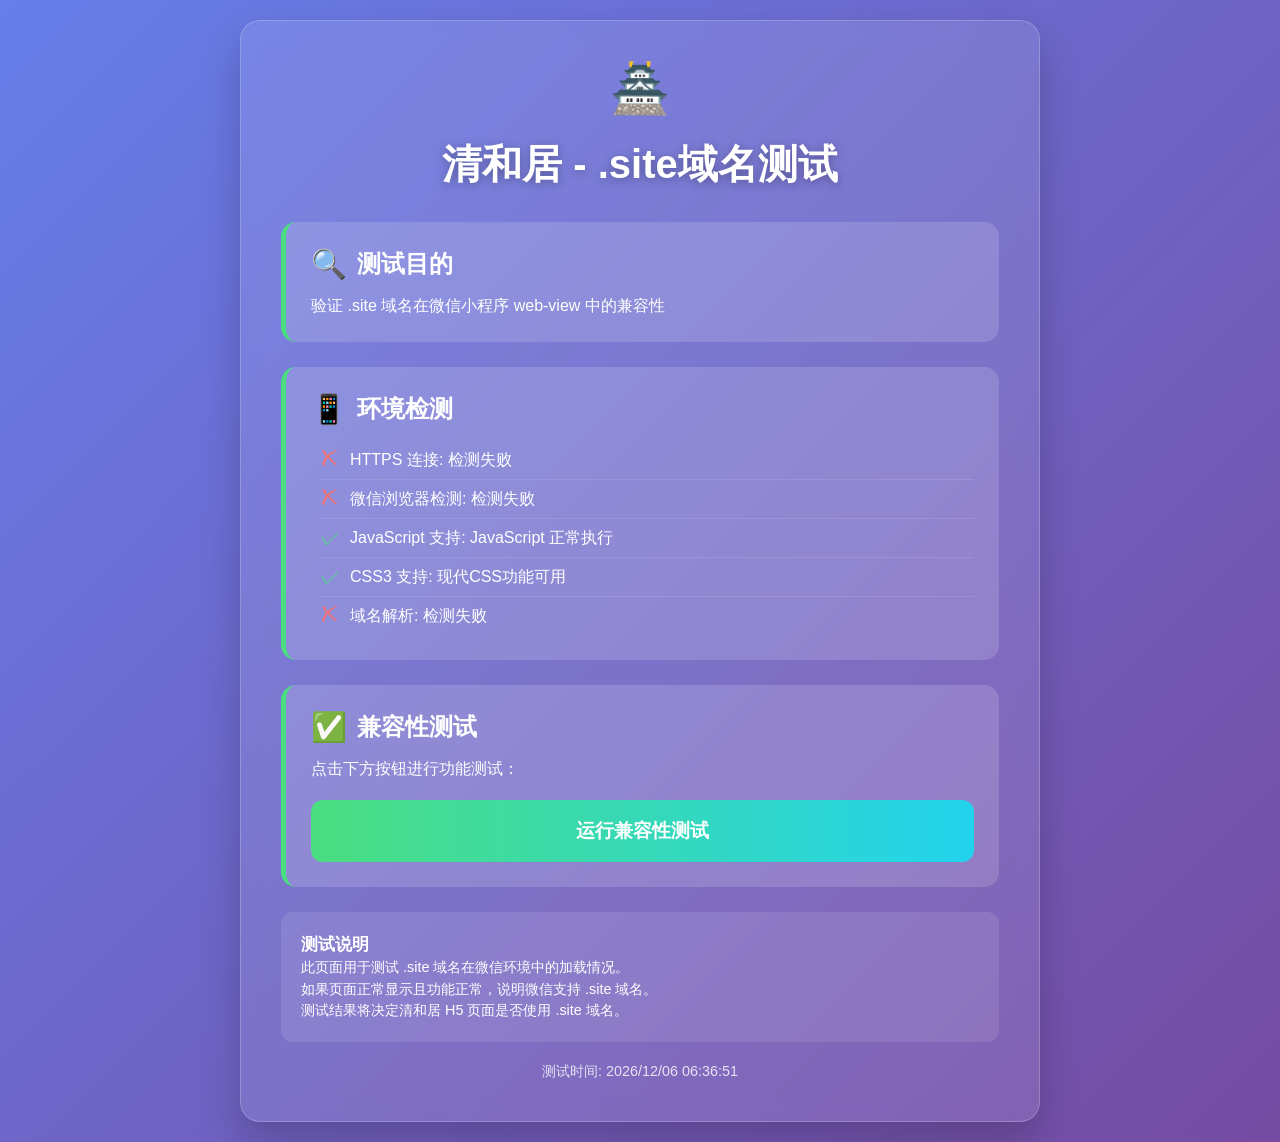
==== index.html @ c7e1489c "Add index.html" ====
<!DOCTYPE html>
<html lang="zh-CN">
<head>
    <meta charset="UTF-8">
    <meta name="viewport" content="width=device-width, initial-scale=1.0">
    <title>清和居 - .site域名测试</title>
    <style>
        * {
            margin: 0;
            padding: 0;
            box-sizing: border-box;
        }
        
        body {
            font-family: 'PingFang SC', 'Microsoft YaHei', sans-serif;
            background: linear-gradient(135deg, #667eea 0%, #764ba2 100%);
            color: white;
            min-height: 100vh;
            padding: 20px;
            display: flex;
            flex-direction: column;
            align-items: center;
            justify-content: center;
        }
        
        .container {
            max-width: 800px;
            width: 100%;
            background: rgba(255, 255, 255, 0.1);
            backdrop-filter: blur(10px);
            border-radius: 20px;
            padding: 40px;
            box-shadow: 0 20px 40px rgba(0, 0, 0, 0.2);
            border: 1px solid rgba(255, 255, 255, 0.2);
        }
        
        h1 {
            text-align: center;
            margin-bottom: 30px;
            font-size: 2.5rem;
            text-shadow: 0 2px 10px rgba(0, 0, 0, 0.3);
        }
        
        .logo {
            font-size: 3rem;
            text-align: center;
            margin-bottom: 20px;
        }
        
        .status-card {
            background: rgba(255, 255, 255, 0.15);
            border-radius: 15px;
            padding: 25px;
            margin-bottom: 25px;
            border-left: 5px solid #4ade80;
        }
        
        .status-card.warning {
            border-left-color: #fbbf24;
        }
        
        .status-card.error {
            border-left-color: #f87171;
        }
        
        h2 {
            font-size: 1.5rem;
            margin-bottom: 15px;
            display: flex;
            align-items: center;
            gap: 10px;
        }
        
        .icon {
            font-size: 1.8rem;
        }
        
        ul {
            list-style: none;
            margin-left: 10px;
        }
        
        li {
            padding: 8px 0;
            border-bottom: 1px solid rgba(255, 255, 255, 0.1);
            display: flex;
            align-items: center;
        }
        
        li:last-child {
            border-bottom: none;
        }
        
        .checkmark {
            color: #4ade80;
            margin-right: 10px;
            font-size: 1.2rem;
        }
        
        .xmark {
            color: #f87171;
            margin-right: 10px;
            font-size: 1.2rem;
        }
        
        .test-button {
            display: block;
            width: 100%;
            padding: 18px;
            background: linear-gradient(90deg, #4ade80, #22d3ee);
            color: white;
            border: none;
            border-radius: 12px;
            font-size: 1.2rem;
            font-weight: bold;
            cursor: pointer;
            margin-top: 20px;
            transition: transform 0.3s, box-shadow 0.3s;
        }
        
        .test-button:hover {
            transform: translateY(-3px);
            box-shadow: 0 10px 20px rgba(0, 0, 0, 0.2);
        }
        
        .test-button:active {
            transform: translateY(-1px);
        }
        
        .result {
            margin-top: 25px;
            padding: 20px;
            background: rgba(255, 255, 255, 0.1);
            border-radius: 12px;
            display: none;
        }
        
        .result.show {
            display: block;
            animation: fadeIn 0.5s;
        }
        
        @keyframes fadeIn {
            from { opacity: 0; }
            to { opacity: 1; }
        }
        
        .info-box {
            background: rgba(255, 255, 255, 0.1);
            border-radius: 12px;
            padding: 20px;
            margin-top: 25px;
            font-size: 0.9rem;
            line-height: 1.5;
        }
        
        .timestamp {
            text-align: center;
            margin-top: 20px;
            font-size: 0.9rem;
            opacity: 0.8;
        }
    </style>
</head>
<body>
    <div class="container">
        <div class="logo">🏯</div>
        <h1>清和居 - .site域名测试</h1>
        
        <div class="status-card">
            <h2><span class="icon">🔍</span> 测试目的</h2>
            <p>验证 .site 域名在微信小程序 web-view 中的兼容性</p>
        </div>
        
        <div class="status-card">
            <h2><span class="icon">📱</span> 环境检测</h2>
            <ul id="environment-list">
                <li>检测中...</li>
            </ul>
        </div>
        
        <div class="status-card" id="compatibility-card">
            <h2><span class="icon">✅</span> 兼容性测试</h2>
            <p>点击下方按钮进行功能测试：</p>
            <button class="test-button" id="run-test">运行兼容性测试</button>
            
            <div class="result" id="test-result">
                <h3>测试结果</h3>
                <div id="result-content"></div>
            </div>
        </div>
        
        <div class="info-box">
            <h3>测试说明</h3>
            <p>此页面用于测试 .site 域名在微信环境中的加载情况。</p>
            <p>如果页面正常显示且功能正常，说明微信支持 .site 域名。</p>
            <p>测试结果将决定清和居 H5 页面是否使用 .site 域名。</p>
        </div>
        
        <div class="timestamp">
            测试时间: <span id="current-time"></span>
        </div>
    </div>

    <script>
        // 环境检测
        function detectEnvironment() {
            const list = document.getElementById('environment-list');
            list.innerHTML = '';
            
            const checks = [
                {
                    name: 'HTTPS 连接',
                    check: () => window.location.protocol === 'https:',
                    message: '安全连接已建立'
                },
                {
                    name: '微信浏览器检测',
                    check: () => /MicroMessenger/i.test(navigator.userAgent),
                    message: '在微信环境中运行'
                },
                {
                    name: 'JavaScript 支持',
                    check: () => true,
                    message: 'JavaScript 正常执行'
                },
                {
                    name: 'CSS3 支持',
                    check: () => 'transform' in document.documentElement.style,
                    message: '现代CSS功能可用'
                },
                {
                    name: '域名解析',
                    check: () => window.location.hostname.includes('.site'),
                    message: '.site 域名正常解析'
                }
            ];
            
            checks.forEach(item => {
                const li = document.createElement('li');
                const isPass = item.check();
                
                li.innerHTML = `
                    <span class="${isPass ? 'checkmark' : 'xmark'}">${isPass ? '✓' : '✗'}</span>
                    <span>${item.name}: ${isPass ? item.message : '检测失败'}</span>
                `;
                
                list.appendChild(li);
            });
            
            // 更新兼容性卡片样式
            const compatibilityCard = document.getElementById('compatibility-card');
            const allPass = checks.every(item => item.check());
            
            if (allPass) {
                compatibilityCard.classList.remove('warning', 'error');
            } else {
                compatibilityCard.classList.add('warning');
            }
        }
        
        // 运行功能测试
        function runCompatibilityTest() {
            const resultDiv = document.getElementById('test-result');
            const contentDiv = document.getElementById('result-content');
            
            const tests = [
                {
                    name: 'DOM 操作测试',
                    test: () => {
                        const testEl = document.createElement('div');
                        testEl.id = 'temp-test-el';
                        document.body.appendChild(testEl);
                        const found = document.getElementById('temp-test-el');
                        document.body.removeChild(testEl);
                        return !!found;
                    }
                },
                {
                    name: '事件监听测试',
                    test: () => {
                        let eventFired = false;
                        const testFn = () => { eventFired = true; };
                        document.addEventListener('test-event', testFn);
                        document.dispatchEvent(new Event('test-event'));
                        document.removeEventListener('test-event', testFn);
                        return eventFired;
                    }
                },
                {
                    name: '本地存储测试',
                    test: () => {
                        try {
                            localStorage.setItem('test-key', 'test-value');
                            const value = localStorage.getItem('test-key');
                            localStorage.removeItem('test-key');
                            return value === 'test-value';
                        } catch (e) {
                            return false;
                        }
                    }
                },
                {
                    name: 'Canvas 测试',
                    test: () => {
                        try {
                            const canvas = document.createElement('canvas');
                            return !!(canvas.getContext && canvas.getContext('2d'));
                        } catch (e) {
                            return false;
                        }
                    }
                },
                {
                    name: 'AJAX/Fetch 测试',
                    test: () => {
                        return 'fetch' in window || 'XMLHttpRequest' in window;
                    }
                }
            ];
            
            let passed = 0;
            let total = tests.length;
            
            let resultHTML = '<ul>';
            tests.forEach(test => {
                try {
                    const passedTest = test.test();
                    if (passedTest) passed++;
                    
                    resultHTML += `
                        <li>
                            <span class="${passedTest ? 'checkmark' : 'xmark'}">${passedTest ? '✓' : '✗'}</span>
                            ${test.name}: ${passedTest ? '通过' : '失败'}
                        </li>
                    `;
                } catch (e) {
                    resultHTML += `
                        <li>
                            <span class="xmark">✗</span>
                            ${test.name}: 错误 - ${e.message}
                        </li>
                    `;
                }
            });
            resultHTML += '</ul>';
            
            const percentage = Math.round((passed / total) * 100);
            resultHTML = `
                <div class="status-card ${percentage === 100 ? '' : percentage >= 80 ? 'warning' : 'error'}">
                    <h3>测试完成: ${passed}/${total} 通过 (${percentage}%)</h3>
                    ${resultHTML}
                </div>
                <p style="margin-top: 15px;">
                    <strong>结论:</strong> 
                    ${percentage === 100 ? '.site 域名在微信中完全兼容！' : 
                      percentage >= 80 ? '.site 域名在微信中基本兼容，可能存在小问题。' : 
                      '.site 域名在微信中可能存在兼容性问题。'}
                </p>
            `;
            
            contentDiv.innerHTML = resultHTML;
            resultDiv.classList.add('show');
            
            // 滚动到结果
            resultDiv.scrollIntoView({ behavior: 'smooth' });
        }
        
        // 更新时间
        function updateTime() {
            const now = new Date();
            const timeString = now.toLocaleString('zh-CN', {
                year: 'numeric',
                month: '2-digit',
                day: '2-digit',
                hour: '2-digit',
                minute: '2-digit',
                second: '2-digit'
            });
            document.getElementById('current-time').textContent = timeString;
        }
        
        // 初始化
        document.addEventListener('DOMContentLoaded', () => {
            updateTime();
            detectEnvironment();
            
            // 每秒更新时间
            setInterval(updateTime, 1000);
            
            // 绑定测试按钮事件
            document.getElementById('run-test').addEventListener('click', runCompatibilityTest);
            
            // 页面加载完成提示
            setTimeout(() => {
                const compatibilityCard = document.getElementById('compatibility-card');
                compatibilityCard.classList.remove('warning');
            }, 1000);
        });
    </script>
</body>
</html>
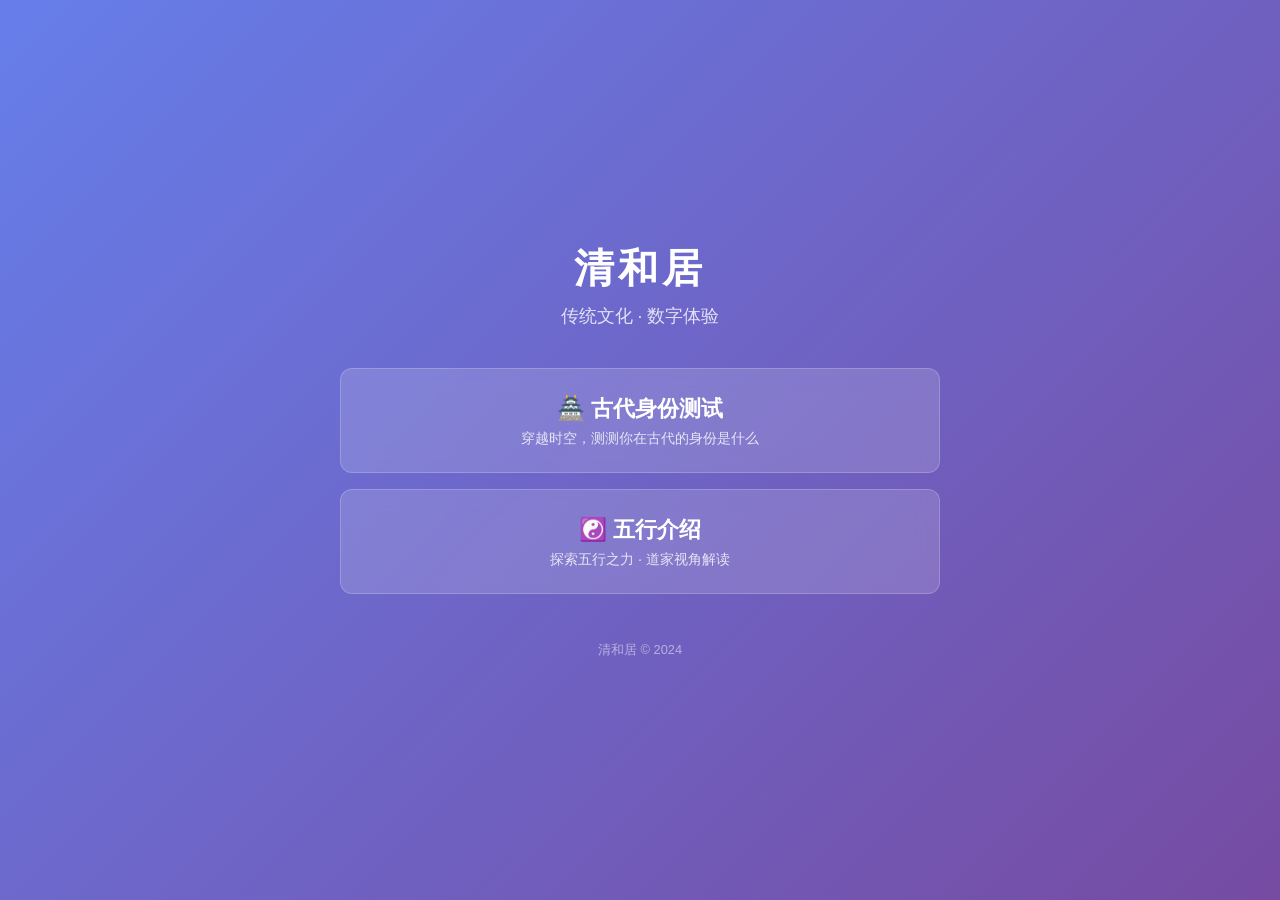
==== commit 05420e65: "部署: 添加古代身份测试和五行介绍H5，替换导航页" ====
--- a/index.html
+++ b/index.html
@@ -3,400 +3,86 @@
 <head>
     <meta charset="UTF-8">
     <meta name="viewport" content="width=device-width, initial-scale=1.0">
-    <title>清和居 - .site域名测试</title>
+    <title>清和居</title>
     <style>
-        * {
-            margin: 0;
-            padding: 0;
-            box-sizing: border-box;
-        }
-        
+        * { margin: 0; padding: 0; box-sizing: border-box; }
         body {
-            font-family: 'PingFang SC', 'Microsoft YaHei', sans-serif;
+            font-family: 'PingFang SC', 'Microsoft YaHei', -apple-system, sans-serif;
             background: linear-gradient(135deg, #667eea 0%, #764ba2 100%);
             color: white;
             min-height: 100vh;
-            padding: 20px;
             display: flex;
             flex-direction: column;
             align-items: center;
             justify-content: center;
+            padding: 20px;
         }
-        
         .container {
-            max-width: 800px;
+            max-width: 600px;
             width: 100%;
-            background: rgba(255, 255, 255, 0.1);
+            text-align: center;
+        }
+        h1 {
+            font-size: 2.5rem;
+            margin-bottom: 0.5rem;
+            letter-spacing: 0.1em;
+        }
+        .subtitle {
+            font-size: 1.1rem;
+            opacity: 0.8;
+            margin-bottom: 2.5rem;
+        }
+        .links {
+            display: flex;
+            flex-direction: column;
+            gap: 1rem;
+        }
+        .card {
+            background: rgba(255, 255, 255, 0.15);
             backdrop-filter: blur(10px);
-            border-radius: 20px;
-            padding: 40px;
-            box-shadow: 0 20px 40px rgba(0, 0, 0, 0.2);
+            border-radius: 12px;
+            padding: 1.5rem;
+            text-decoration: none;
+            color: white;
+            transition: all 0.3s ease;
             border: 1px solid rgba(255, 255, 255, 0.2);
         }
-        
-        h1 {
-            text-align: center;
-            margin-bottom: 30px;
-            font-size: 2.5rem;
-            text-shadow: 0 2px 10px rgba(0, 0, 0, 0.3);
+        .card:hover {
+            background: rgba(255, 255, 255, 0.25);
+            transform: translateY(-2px);
+            box-shadow: 0 8px 25px rgba(0,0,0,0.2);
         }
-        
-        .logo {
-            font-size: 3rem;
-            text-align: center;
-            margin-bottom: 20px;
+        .card-title {
+            font-size: 1.4rem;
+            font-weight: 600;
+            margin-bottom: 0.3rem;
         }
-        
-        .status-card {
-            background: rgba(255, 255, 255, 0.15);
-            border-radius: 15px;
-            padding: 25px;
-            margin-bottom: 25px;
-            border-left: 5px solid #4ade80;
-        }
-        
-        .status-card.warning {
-            border-left-color: #fbbf24;
-        }
-        
-        .status-card.error {
-            border-left-color: #f87171;
-        }
-        
-        h2 {
-            font-size: 1.5rem;
-            margin-bottom: 15px;
-            display: flex;
-            align-items: center;
-            gap: 10px;
-        }
-        
-        .icon {
-            font-size: 1.8rem;
-        }
-        
-        ul {
-            list-style: none;
-            margin-left: 10px;
-        }
-        
-        li {
-            padding: 8px 0;
-            border-bottom: 1px solid rgba(255, 255, 255, 0.1);
-            display: flex;
-            align-items: center;
-        }
-        
-        li:last-child {
-            border-bottom: none;
-        }
-        
-        .checkmark {
-            color: #4ade80;
-            margin-right: 10px;
-            font-size: 1.2rem;
-        }
-        
-        .xmark {
-            color: #f87171;
-            margin-right: 10px;
-            font-size: 1.2rem;
-        }
-        
-        .test-button {
-            display: block;
-            width: 100%;
-            padding: 18px;
-            background: linear-gradient(90deg, #4ade80, #22d3ee);
-            color: white;
-            border: none;
-            border-radius: 12px;
-            font-size: 1.2rem;
-            font-weight: bold;
-            cursor: pointer;
-            margin-top: 20px;
-            transition: transform 0.3s, box-shadow 0.3s;
-        }
-        
-        .test-button:hover {
-            transform: translateY(-3px);
-            box-shadow: 0 10px 20px rgba(0, 0, 0, 0.2);
-        }
-        
-        .test-button:active {
-            transform: translateY(-1px);
-        }
-        
-        .result {
-            margin-top: 25px;
-            padding: 20px;
-            background: rgba(255, 255, 255, 0.1);
-            border-radius: 12px;
-            display: none;
-        }
-        
-        .result.show {
-            display: block;
-            animation: fadeIn 0.5s;
-        }
-        
-        @keyframes fadeIn {
-            from { opacity: 0; }
-            to { opacity: 1; }
-        }
-        
-        .info-box {
-            background: rgba(255, 255, 255, 0.1);
-            border-radius: 12px;
-            padding: 20px;
-            margin-top: 25px;
-            font-size: 0.9rem;
-            line-height: 1.5;
-        }
-        
-        .timestamp {
-            text-align: center;
-            margin-top: 20px;
+        .card-desc {
             font-size: 0.9rem;
             opacity: 0.8;
+        }
+        .footer {
+            margin-top: 3rem;
+            font-size: 0.8rem;
+            opacity: 0.5;
         }
     </style>
 </head>
 <body>
     <div class="container">
-        <div class="logo">🏯</div>
-        <h1>清和居 - .site域名测试</h1>
-        
-        <div class="status-card">
-            <h2><span class="icon">🔍</span> 测试目的</h2>
-            <p>验证 .site 域名在微信小程序 web-view 中的兼容性</p>
+        <h1>清和居</h1>
+        <p class="subtitle">传统文化 · 数字体验</p>
+        <div class="links">
+            <a class="card" href="/ancient-test/">
+                <div class="card-title">🏯 古代身份测试</div>
+                <div class="card-desc">穿越时空，测测你在古代的身份是什么</div>
+            </a>
+            <a class="card" href="/wuxing/">
+                <div class="card-title">☯️ 五行介绍</div>
+                <div class="card-desc">探索五行之力 · 道家视角解读</div>
+            </a>
         </div>
-        
-        <div class="status-card">
-            <h2><span class="icon">📱</span> 环境检测</h2>
-            <ul id="environment-list">
-                <li>检测中...</li>
-            </ul>
-        </div>
-        
-        <div class="status-card" id="compatibility-card">
-            <h2><span class="icon">✅</span> 兼容性测试</h2>
-            <p>点击下方按钮进行功能测试：</p>
-            <button class="test-button" id="run-test">运行兼容性测试</button>
-            
-            <div class="result" id="test-result">
-                <h3>测试结果</h3>
-                <div id="result-content"></div>
-            </div>
-        </div>
-        
-        <div class="info-box">
-            <h3>测试说明</h3>
-            <p>此页面用于测试 .site 域名在微信环境中的加载情况。</p>
-            <p>如果页面正常显示且功能正常，说明微信支持 .site 域名。</p>
-            <p>测试结果将决定清和居 H5 页面是否使用 .site 域名。</p>
-        </div>
-        
-        <div class="timestamp">
-            测试时间: <span id="current-time"></span>
-        </div>
+        <div class="footer">清和居 &copy; 2024</div>
     </div>
-
-    <script>
-        // 环境检测
-        function detectEnvironment() {
-            const list = document.getElementById('environment-list');
-            list.innerHTML = '';
-            
-            const checks = [
-                {
-                    name: 'HTTPS 连接',
-                    check: () => window.location.protocol === 'https:',
-                    message: '安全连接已建立'
-                },
-                {
-                    name: '微信浏览器检测',
-                    check: () => /MicroMessenger/i.test(navigator.userAgent),
-                    message: '在微信环境中运行'
-                },
-                {
-                    name: 'JavaScript 支持',
-                    check: () => true,
-                    message: 'JavaScript 正常执行'
-                },
-                {
-                    name: 'CSS3 支持',
-                    check: () => 'transform' in document.documentElement.style,
-                    message: '现代CSS功能可用'
-                },
-                {
-                    name: '域名解析',
-                    check: () => window.location.hostname.includes('.site'),
-                    message: '.site 域名正常解析'
-                }
-            ];
-            
-            checks.forEach(item => {
-                const li = document.createElement('li');
-                const isPass = item.check();
-                
-                li.innerHTML = `
-                    <span class="${isPass ? 'checkmark' : 'xmark'}">${isPass ? '✓' : '✗'}</span>
-                    <span>${item.name}: ${isPass ? item.message : '检测失败'}</span>
-                `;
-                
-                list.appendChild(li);
-            });
-            
-            // 更新兼容性卡片样式
-            const compatibilityCard = document.getElementById('compatibility-card');
-            const allPass = checks.every(item => item.check());
-            
-            if (allPass) {
-                compatibilityCard.classList.remove('warning', 'error');
-            } else {
-                compatibilityCard.classList.add('warning');
-            }
-        }
-        
-        // 运行功能测试
-        function runCompatibilityTest() {
-            const resultDiv = document.getElementById('test-result');
-            const contentDiv = document.getElementById('result-content');
-            
-            const tests = [
-                {
-                    name: 'DOM 操作测试',
-                    test: () => {
-                        const testEl = document.createElement('div');
-                        testEl.id = 'temp-test-el';
-                        document.body.appendChild(testEl);
-                        const found = document.getElementById('temp-test-el');
-                        document.body.removeChild(testEl);
-                        return !!found;
-                    }
-                },
-                {
-                    name: '事件监听测试',
-                    test: () => {
-                        let eventFired = false;
-                        const testFn = () => { eventFired = true; };
-                        document.addEventListener('test-event', testFn);
-                        document.dispatchEvent(new Event('test-event'));
-                        document.removeEventListener('test-event', testFn);
-                        return eventFired;
-                    }
-                },
-                {
-                    name: '本地存储测试',
-                    test: () => {
-                        try {
-                            localStorage.setItem('test-key', 'test-value');
-                            const value = localStorage.getItem('test-key');
-                            localStorage.removeItem('test-key');
-                            return value === 'test-value';
-                        } catch (e) {
-                            return false;
-                        }
-                    }
-                },
-                {
-                    name: 'Canvas 测试',
-                    test: () => {
-                        try {
-                            const canvas = document.createElement('canvas');
-                            return !!(canvas.getContext && canvas.getContext('2d'));
-                        } catch (e) {
-                            return false;
-                        }
-                    }
-                },
-                {
-                    name: 'AJAX/Fetch 测试',
-                    test: () => {
-                        return 'fetch' in window || 'XMLHttpRequest' in window;
-                    }
-                }
-            ];
-            
-            let passed = 0;
-            let total = tests.length;
-            
-            let resultHTML = '<ul>';
-            tests.forEach(test => {
-                try {
-                    const passedTest = test.test();
-                    if (passedTest) passed++;
-                    
-                    resultHTML += `
-                        <li>
-                            <span class="${passedTest ? 'checkmark' : 'xmark'}">${passedTest ? '✓' : '✗'}</span>
-                            ${test.name}: ${passedTest ? '通过' : '失败'}
-                        </li>
-                    `;
-                } catch (e) {
-                    resultHTML += `
-                        <li>
-                            <span class="xmark">✗</span>
-                            ${test.name}: 错误 - ${e.message}
-                        </li>
-                    `;
-                }
-            });
-            resultHTML += '</ul>';
-            
-            const percentage = Math.round((passed / total) * 100);
-            resultHTML = `
-                <div class="status-card ${percentage === 100 ? '' : percentage >= 80 ? 'warning' : 'error'}">
-                    <h3>测试完成: ${passed}/${total} 通过 (${percentage}%)</h3>
-                    ${resultHTML}
-                </div>
-                <p style="margin-top: 15px;">
-                    <strong>结论:</strong> 
-                    ${percentage === 100 ? '.site 域名在微信中完全兼容！' : 
-                      percentage >= 80 ? '.site 域名在微信中基本兼容，可能存在小问题。' : 
-                      '.site 域名在微信中可能存在兼容性问题。'}
-                </p>
-            `;
-            
-            contentDiv.innerHTML = resultHTML;
-            resultDiv.classList.add('show');
-            
-            // 滚动到结果
-            resultDiv.scrollIntoView({ behavior: 'smooth' });
-        }
-        
-        // 更新时间
-        function updateTime() {
-            const now = new Date();
-            const timeString = now.toLocaleString('zh-CN', {
-                year: 'numeric',
-                month: '2-digit',
-                day: '2-digit',
-                hour: '2-digit',
-                minute: '2-digit',
-                second: '2-digit'
-            });
-            document.getElementById('current-time').textContent = timeString;
-        }
-        
-        // 初始化
-        document.addEventListener('DOMContentLoaded', () => {
-            updateTime();
-            detectEnvironment();
-            
-            // 每秒更新时间
-            setInterval(updateTime, 1000);
-            
-            // 绑定测试按钮事件
-            document.getElementById('run-test').addEventListener('click', runCompatibilityTest);
-            
-            // 页面加载完成提示
-            setTimeout(() => {
-                const compatibilityCard = document.getElementById('compatibility-card');
-                compatibilityCard.classList.remove('warning');
-            }, 1000);
-        });
-    </script>
 </body>
-</html>+</html>
